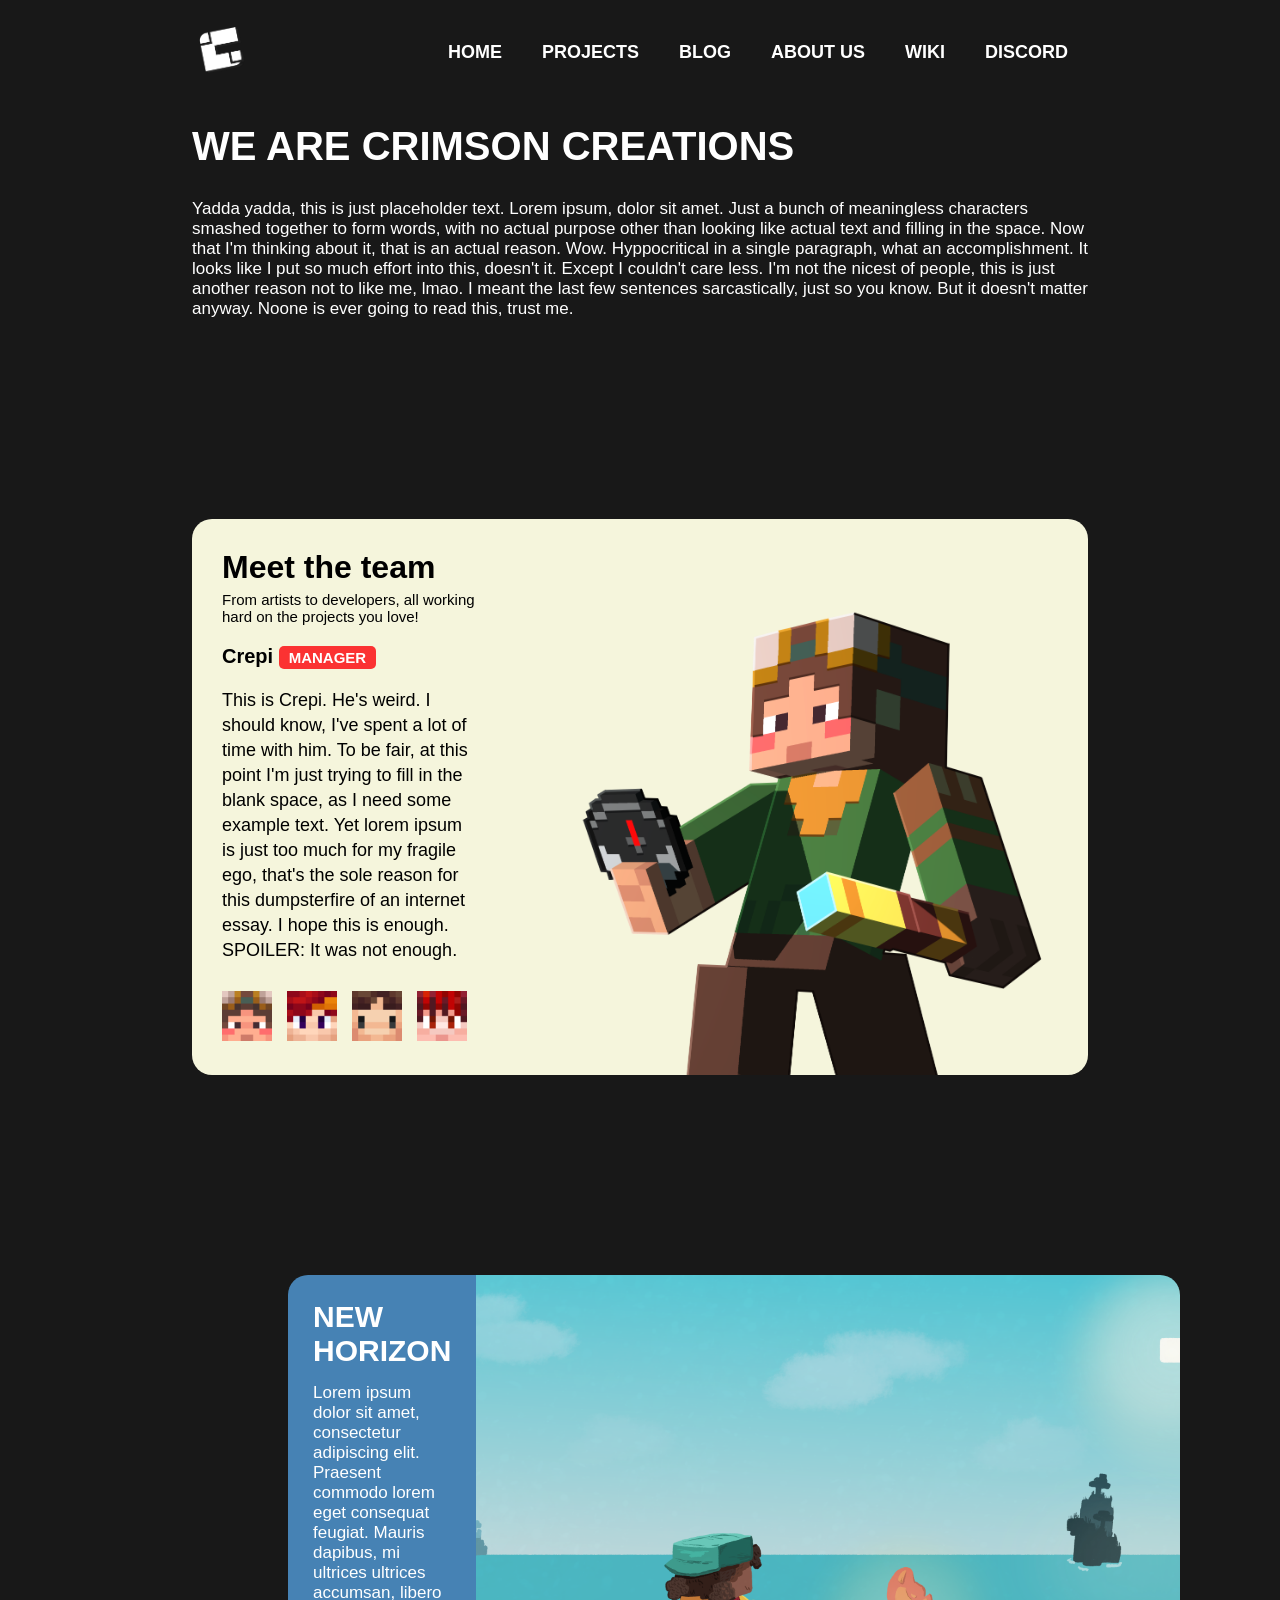
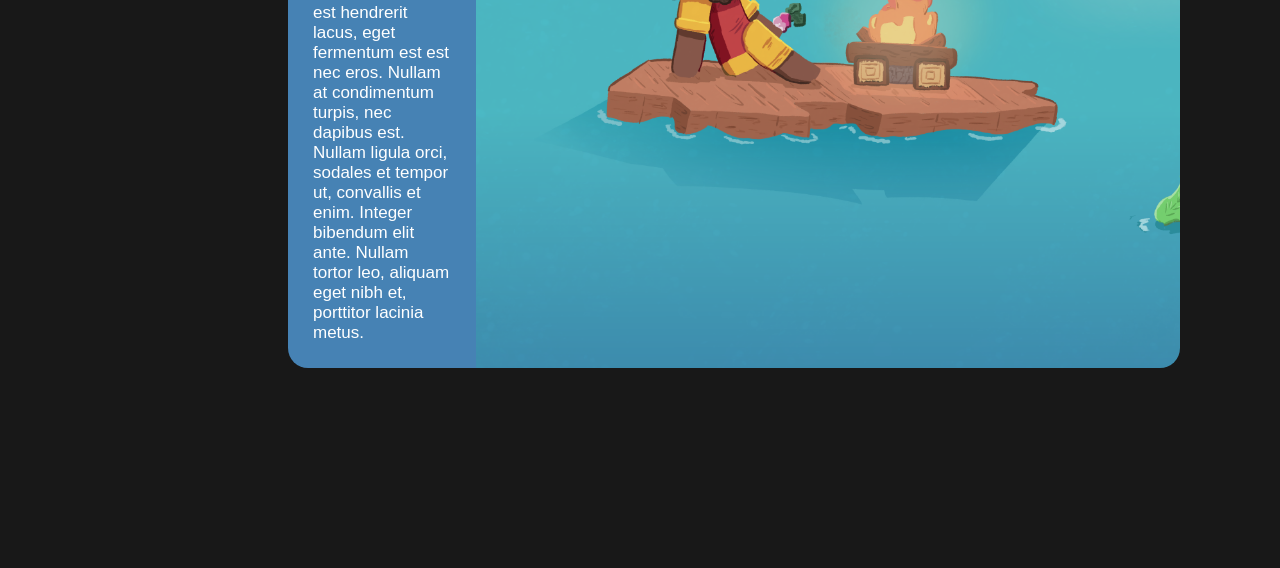
==== about-us.html @ 890107e3 "About us page The start of a new era, no, page. Right, yeah, except it's ugly." ====
<!DOCTYPE html>
<html>
<head>
    <meta charset="utf-8">
    <title>About us</title>
    <link rel="stylesheet" href="style.css">
</head>
<body>
    <nav>
		<a href="index.html">
			<img src="assets/logo.png" alt="logo" id="logo">
		</a>
        <div class="navbar-button">
            <a href="index.html">home</a>
            <a href="projects.html">projects</a>
            <a href="blog.html">blog</a>
            <a href="about-us.html" class="current-page">about us</a>
            <a href="wiki.html">wiki</a>
            <a href="https://discord.com/invite/VKgZ5HsmHF">discord</a>
        </div>
    </nav>
    <h1 class="page-header">We are Crimson Creations</h1>
    <p class="page-paragraph">Yadda yadda, this is just placeholder text. Lorem ipsum, dolor sit amet. Just a bunch of meaningless characters smashed together to form words, with no actual purpose other than looking like actual text and filling in the space. Now that I'm thinking about it, that is an actual reason. Wow. Hyppocritical in a single paragraph, what an accomplishment. 
        It looks like I put so much effort into this, doesn't it. Except I couldn't care less. I'm not the nicest of people, this is just another reason not to like me, lmao. I meant the last few sentences sarcastically, just so you know. But it doesn't matter anyway. Noone is ever going to read this, trust me.</p>
    <div class="meet-team">
        <div>
            <div class="team-description">
                <div class="team-member">
                    <div>
                        <h1>Meet the team</h1>
                        <h6>From artists to developers, all working hard on the projects you love!</h6>
                        <h3>Crepi <span class="team-badge badge-admin">manager</span></h3>
                        <p>This is Crepi. He's weird. I should know, I've spent a lot of time with him. To be fair, at this point I'm just trying to fill in the blank space, as I need some example text. Yet lorem ipsum is just too much for my fragile ego, that's the sole reason for this dumpsterfire of an internet essay. I hope this is enough. SPOILER: It was not enough.</p>
                    </div>
                    <img src="assets/team/introduction/crepi.png" class="member-picture">
                </div>
            </div>
            <div class="team-icons-bar">
                <a><img src="assets/team/icons/crepi.png"></a>
                <a><img src="assets/team/icons/command.png"></a>
                <a><img src="assets/team/icons/maskony.png"></a>
                <a><img src="assets/team/icons/foxterion.png"></a>
            </div>
        </div>
    </div>
    <div class="project-introduction">
        <div class="project-introduction-text">
            <h2>New horizon</h2>
            <p>Lorem ipsum dolor sit amet, consectetur adipiscing elit. Praesent commodo lorem eget consequat feugiat. Mauris dapibus, mi ultrices ultrices accumsan, libero est hendrerit lacus, eget fermentum est est nec eros. 
                Nullam at condimentum turpis, nec dapibus est. Nullam ligula orci, sodales et tempor ut, convallis et enim. Integer bibendum elit ante. Nullam tortor leo, aliquam eget nibh et, porttitor lacinia metus.</p>
        </div>
        <img src="assets/art.png">
    </div>
</body>
</html>
---- style.css ----
:root {
    --crimson: #fb3232;
    --crimson-light: #ff4f4f;
    --beige: #f5f5dc;
    --white: white;
    --black: black;
    --space-grey: #181818
}

body {
    max-width: 1920px;
    font-family: Arial, Helvetica, sans-serif;
    margin: 10px auto;
    background-color: var(--space-grey);
    color: var(--white)
}

nav {
    width: 70%;
    margin: auto;
    display: flex;
    justify-content: space-between;
    align-items: center;
    background-color: var(--);
    padding: 10px;
    border-radius: 10px;
    height: fit-content
}

#logo {
    height: 60px;
    width: auto
}

div.navbar-button {
    display: flex;
    gap: 10px;
    align-items: center;
    padding-right: 5px
}

.navbar-button a {
    text-decoration: none;
    text-transform: uppercase;
    color: var(--white);
    font-weight: bold;
    font-size: 18px;
    padding: 15px;
    border-radius: 5px;
    transition: 0.15s
}

.navbar-button a:hover {
    background-color: var(--crimson);
    color: var(--white)
}

.current-page {
}

.page-header {
    text-transform: uppercase;
    font-size: 40px;
    margin: 30px auto;
    width: 70%
}

.page-paragraph {
    width: 70%;
    margin: auto;
    font-size: 17px
}

#frontpage-news {
    width: 80%;
    margin: 0 auto 20px;
    position: relative
}

#frontpage-news > img {
    width: 100%;
    object-fit: cover;
    border-radius: 20px;
    aspect-ratio: 5 / 2;
    position: relative
}

#frontpage-news > h1 {
    position: absolute;
    right: 30px;
    bottom: 25px;
    font-size: 50px;
    text-transform: uppercase;
    margin: 0
}

.project-selection {
    width: 70%;
    margin: 100px auto;
    display: flex;
    justify-content: center;
    gap: 30px
}

.project-selection div {
    position: relative;
    display: flex;
    align-items: center;
    height: 120px;
    transition: 0.25s
}

.project-selection div:hover {
    transform: translateY(-10px)
}

/* 'ps' is short for 'project-selection' */

.ps-background {
    object-fit: cover;
    height: 100%;
    border-radius: 20px
}

.ps-title {
    position: absolute;
    left: 30px;
    height: 55px
}

.ps-title.oneblock {
    margin-bottom: 8px
}

.ps-title.raftblock {
    height: 70px
}

.ps-title.revenge {
    height: 70px;
    margin-bottom: 8px
}

.ps-logo {
    position: absolute;
    right: 0;
    bottom: 0;
    height: 160px
}

.ps-logo.oneblock {
    bottom: 10px
}

.ps-logo.raftblock {
    bottom: 0;
    right: 5px
}

.ps-logo.revenge {
    bottom: 2px;
    right: 10px
}

.extras {
    width: 60%;
    height: 200px;
    margin: auto;
    position: relative;
    border-radius: 20px;
    background-color: var(--crimson-light);
    padding: 20px
}

.extras-text {
    width: 30%;
    height: 100%;
    display: flex;
    flex-direction: column;
    justify-content: space-between
}

.extras h2 {
    text-transform: uppercase;
    font-size: 35px;
    margin: 0
}

.extras a {
    width: fit-content;
    background-color: var(--white);
    color: var(--crimson-light);
    font-size: 18px;
    font-weight: bold;
    text-transform: uppercase;
    text-decoration: none;
    padding: 10px 15px;
    border-radius: 5px;
    transition: 0.2s
}

.extras a:hover {
    background-color: whitesmoke
}

.extras > img {
    position: absolute;
    right: 0;
    bottom: 0;
    height: 100%;
    border-radius: 0 20px 20px 0
}

.frontpage {
    height: 100vh
}

div.hero {
    height: 93vh;
    width: 80%;
    margin: auto;
    display: flex;
    align-items: center;
    justify-content: center;
    gap: 100px
}

img.hero {
    height: 50vh;
    width: auto
}

#hero-header {
    font-size: 80px;
    font-weight: bold;
    margin: 0px
}

.projects {
    width: 70%;
    margin: auto;
    display: flex;
    gap: 30px;
    height: fit-content
}

.project {
    flex: 1
}

.project img {
    width: 100%;
    aspect-ratio: 16 / 9;
    object-fit: cover;
    border-radius: 10px;
    transition: 0.15s
}

.project:hover img {
    transform: scale(0.95,0.95)
}

.project-name {
    font-weight: bold;
    font-size: 20px;
    margin: 5px 0px
}

.blog {
    width: 70%;
    margin: 50px auto 
}

.blog > :is(h1, p) {
    text-align: center
}

.blog-post {
    display: flex;
    align-items: center;
    justify-content: center;
    gap: 30px;
    margin: 30px 0px
}

.blog-keyart {
    width: 50%;
    aspect-ratio: 3 / 2;
    object-fit: cover;
    border-radius: 10px
}

.blog-description {
    width: 35%
}

.blog-description h2 {
    margin: 0px
}

.blog-description p {
    margin: 10px 0px
}

#read-more {
    text-decoration: none;
    font-size: 18px;
    text-transform: uppercase;
    font-weight: bold;
    color: var(--white);
    background-color: var(--crimson);
    padding: 15px 30px;
    border-radius: 7px;
    transition: 0.15s;
    margin: 60px 0px
}

#read-more:hover {
    background-color: var(--crimson-light)
}

.arrows {
    
}

.chevron {
    height: 64px;
    width: auto
}

.slider {
    height: 35px;
    width: auto
}

.meet-team {
    width: 70%;
    margin: 200px auto;
    position: relative
}

.meet-team > div {
    height: fit-content;
    background-color: var(--beige);
    color: var(--black);
    border-radius: 20px;
    padding: 30px;
    display: flex;
    flex-direction: column;
    justify-content: space-between;
    gap: 10px
}

.team-icons-bar {
    display: flex;
    flex-direction: row;
    gap: 15px;
    justify-content: left
}

.team-icons-bar * {
    width: 50px
}

.team-description {
    width: 100%
}

.team-member {
    display: flex;
    justify-content: space-between
}

.team-member > div {
    width: calc(100% - 580px)
}

.team-member h1 {
    margin: 0;
    margin-bottom: 5px
}

.team-member h3 {
    font-size: 20px
}

.team-member h6 {
    font-weight: normal;
    font-size: 15px;
    margin: 0
}

.team-member p {
    font-size: 18px;
    line-height: 25px}

.member-picture {
    height: 550px;
    position: absolute;
	right: 0;
    bottom: 0;
    margin: 0px 30px
}

.team-badge {
    text-transform: uppercase;
    font-size: 15px;
    color: var(--white);
    padding: 3px 10px;
    border-radius: 5px
}

.badge-admin {
    background-color: var(--crimson)
}

.badge-team {
    
}

.project-grid {
    display: flex;
    flex-wrap: wrap;
    gap: 20px
}

.project-item {
    width: calc(25% - 15px);
    aspect-ratio: 1 / 1
}

.project-icon {
    width: 100%;
    height: 100%;
    object-fit: cover;
    border-radius: 20px;
    transition: 0.3s
}

.project-icon:hover {
    scale: 95%
}

.blogpost-list {
    display: flex;
    flex-direction: column;
    gap: 40px
}

.blogpost-list-item {
    display: flex;
    gap: 20px;
    height: 200px;
    transition: 0.2s
}

.blogpost-list-item:hover {
    scale: 97.5%
}

.blogpost-thumbnail {
    height: 100%;
    aspect-ratio: 3 / 2;
    object-fit: cover;
    border-radius: 10px
}

h5.blogpost-title {
    text-transform: uppercase;
    font-size: 22px;
    margin: 0
}

.blogpost-excerpt {
    font-size: 18px;
    line-height: 22px
}

.project-introduction {
    display: flex;
    width: 55%;
    margin: 200px auto;
    border-radius: 10px
}

.project-introduction-text {
    flex: 4;
    background-color: steelblue;
    border-radius: 20px 0 0 20px
}

.project-introduction-text * {
    margin: 25px
}

.project-introduction-text h2 {
    text-transform: uppercase;
    font-size: 30px;
    margin-bottom: 0
}

.project-introduction-text p {
    font-size: 17px;
    margin-top: 15px
}

.project-introduction > img {
    flex: 5;
    width: 100%;
    object-fit: cover;
    border-radius: 0 20px 20px 0;
    aspect-ratio: 3 / 2
}
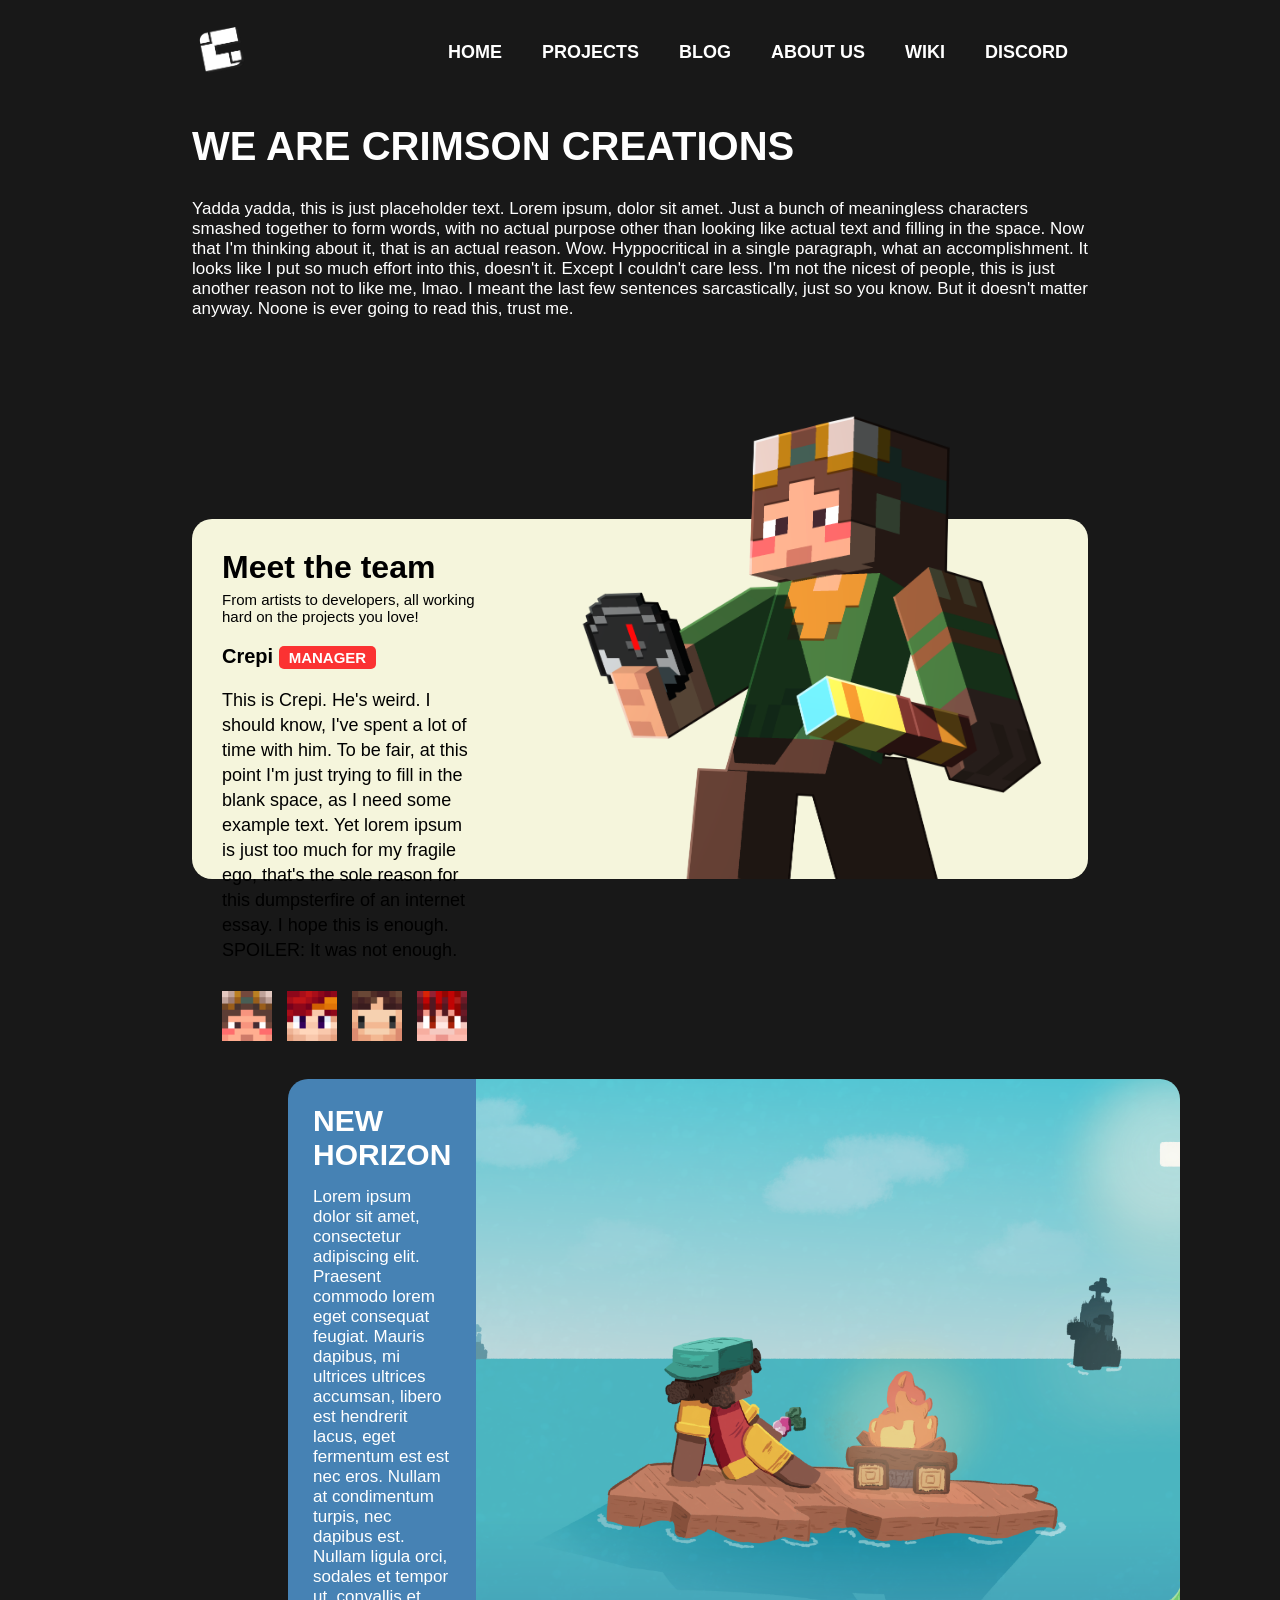
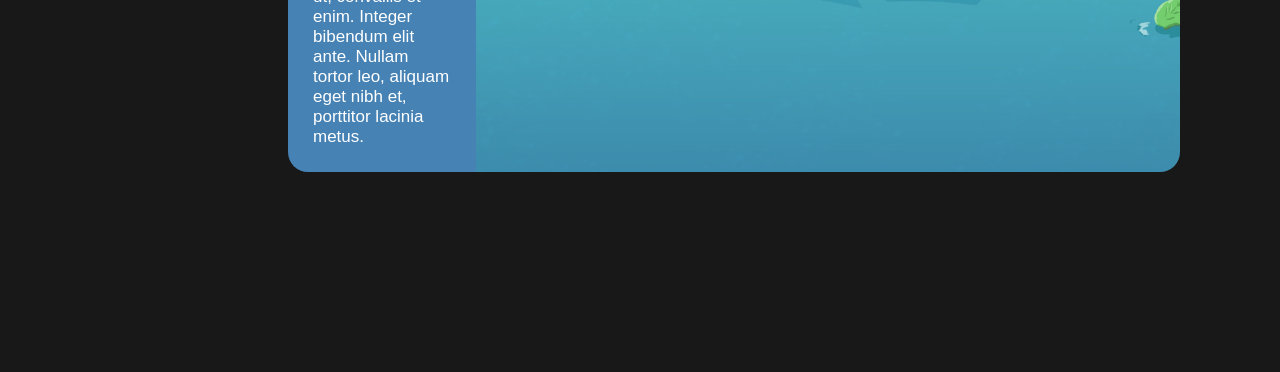
==== commit 1969e720: "Meet the team functionality I made the "meet the team" widget work, finally! And I didn't even need " ====
--- a/about-us.html
+++ b/about-us.html
@@ -4,6 +4,35 @@
     <meta charset="utf-8">
     <title>About us</title>
     <link rel="stylesheet" href="style.css">
+    <script>
+        function memberCrepi() {
+            document.getElementById('member-name').innerHTML= "Crepi";
+            document.getElementById('member-position').innerHTML= "manager";
+            document.getElementById('member-info').innerHTML= "This is Crepi. He's weird. I should know, I've spent a lot of time with him. To be fair, at this point I'm just trying to fill in the blank space, as I need some example text. Yet lorem ipsum is just too much for my fragile ego, that's the sole reason for this dumpsterfire of an internet essay. I hope this is enough. SPOILER: It was not enough.";
+            document.getElementById('member-picture').src='assets/team/introduction/crepi.png'
+        }
+
+        function memberCommand() {
+            document.getElementById('member-name').innerHTML= "MCommand";
+            document.getElementById('member-position').innerHTML= "engineer";
+            document.getElementById('member-info').innerHTML= "Command? The best person in the world, trust me. He knows what he's doing, this Finnish man can do anything with his suspiciously looking code! Whoever told you that datapacks are inferior to mods, he's probably wrong... or Command is just way too good at his job. I swear, Crimson Creations would be a dumpsterfire without him.";
+            document.getElementById('member-picture').src='assets/team/introduction/command.png'
+        }
+
+        function memberMaskony() {
+            document.getElementById('member-name').innerHTML= "MaskonyMaxow";
+            document.getElementById('member-position').innerHTML= "assistant director";
+            document.getElementById('member-info').innerHTML= "Maskony, oh Maskony... This guy does it all, website developer, builder, Crepi's personal therapist, he's a true polyhistor. So it doesn't come as a surprise that the only team position I could think of was 'assistant director'. I wonder what he's working on at the moment, if anything at all though, he's easily distracted from what I've heard...";
+            document.getElementById('member-picture').src='assets/team/introduction/maskony.png'
+        }
+
+        function memberFoxterion() {
+            document.getElementById('member-name').innerHTML= "Foxterion";
+            document.getElementById('member-position').innerHTML= "music artist";
+            document.getElementById('member-info').innerHTML= "Behold, Foxterion, our music artist! Honestly, I don't know this guy at all, the only thing I know about him is that he makes all the fancy-sounding music in our projects, you should definitely give it a listen! You can find it somewhere on youtube, I think, idk... just ask Crepi, he'll tell you, or he won't.";
+            document.getElementById('member-picture').src='assets/team/introduction/foxterion.png'
+        }
+    </script>
 </head>
 <body>
     <nav>
@@ -29,17 +58,17 @@
                     <div>
                         <h1>Meet the team</h1>
                         <h6>From artists to developers, all working hard on the projects you love!</h6>
-                        <h3>Crepi <span class="team-badge badge-admin">manager</span></h3>
-                        <p>This is Crepi. He's weird. I should know, I've spent a lot of time with him. To be fair, at this point I'm just trying to fill in the blank space, as I need some example text. Yet lorem ipsum is just too much for my fragile ego, that's the sole reason for this dumpsterfire of an internet essay. I hope this is enough. SPOILER: It was not enough.</p>
+                        <h3><span id="member-name">Crepi</span> <span id="member-position" class="team-badge badge-admin">manager</span></h3>
+                        <p id="member-info">This is Crepi. He's weird. I should know, I've spent a lot of time with him. To be fair, at this point I'm just trying to fill in the blank space, as I need some example text. Yet lorem ipsum is just too much for my fragile ego, that's the sole reason for this dumpsterfire of an internet essay. I hope this is enough. SPOILER: It was not enough.</p>
                     </div>
-                    <img src="assets/team/introduction/crepi.png" class="member-picture">
+                    <img src="assets/team/introduction/crepi.png" id="member-picture">
                 </div>
             </div>
             <div class="team-icons-bar">
-                <a><img src="assets/team/icons/crepi.png"></a>
-                <a><img src="assets/team/icons/command.png"></a>
-                <a><img src="assets/team/icons/maskony.png"></a>
-                <a><img src="assets/team/icons/foxterion.png"></a>
+                <button onclick="memberCrepi()"><img src="assets/team/icons/crepi.png"></button>
+                <button onclick="memberCommand()"><img src="assets/team/icons/command.png"></button>
+                <button onclick="memberMaskony()"><img src="assets/team/icons/maskony.png"></button>
+                <button onclick="memberFoxterion()"><img src="assets/team/icons/foxterion.png"></button>
             </div>
         </div>
     </div>
--- a/style.css
+++ b/style.css
@@ -340,7 +340,7 @@
 }
 
 .meet-team > div {
-    height: fit-content;
+    height: 300px;
     background-color: var(--beige);
     color: var(--black);
     border-radius: 20px;
@@ -358,7 +358,17 @@
     justify-content: left
 }
 
-.team-icons-bar * {
+.team-icons-bar > button {
+    width: fit-content;
+    height: 50px;
+    padding: 0;
+    margin: 0;
+    border: 0;
+    background-color: transparent;
+    cursor: pointer
+}
+
+.team-icons-bar img {
     width: 50px
 }
 
@@ -394,7 +404,7 @@
     font-size: 18px;
     line-height: 25px}
 
-.member-picture {
+#member-picture {
     height: 550px;
     position: absolute;
 	right: 0;
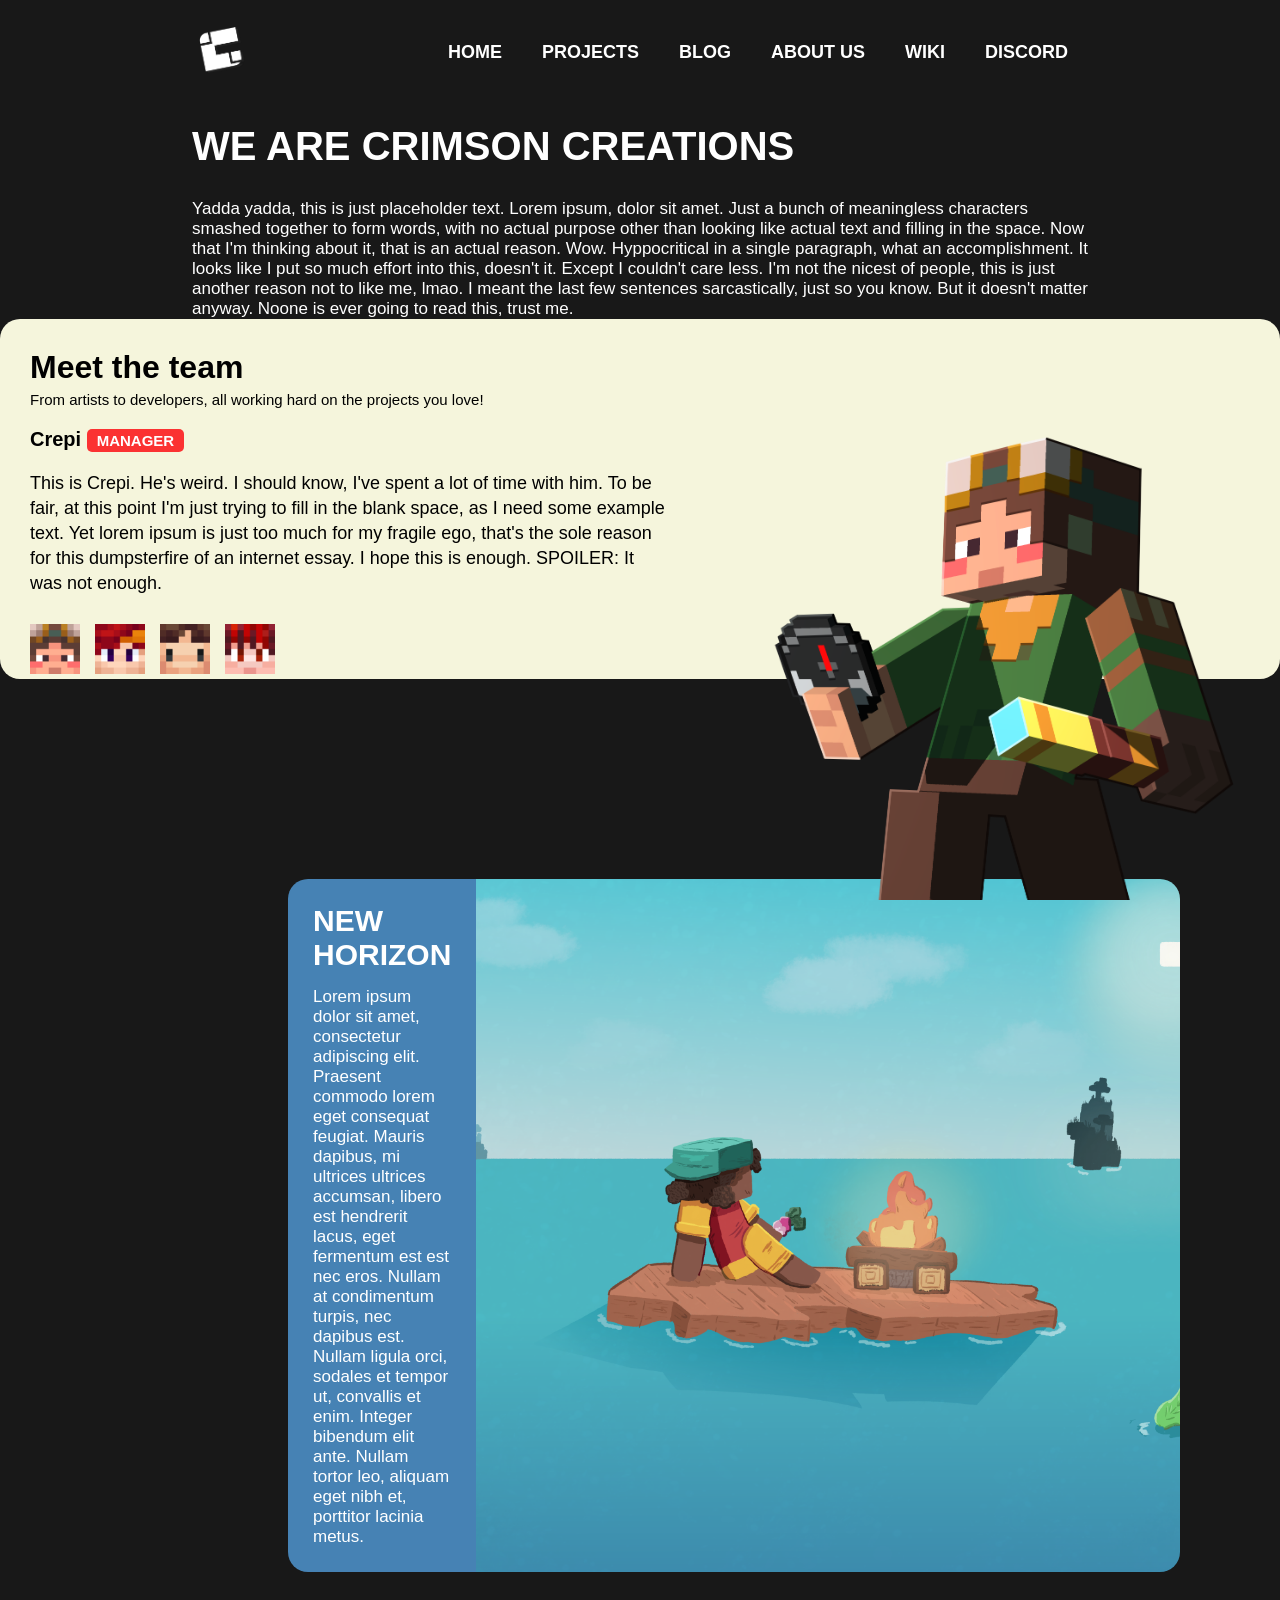
==== commit 0d515689: "homepage and oneblock page schenanigans I've been a little busier than before..." ====
--- a/about-us.html
+++ b/about-us.html
@@ -45,7 +45,7 @@
             <a href="blog.html">blog</a>
             <a href="about-us.html" class="current-page">about us</a>
             <a href="wiki.html">wiki</a>
-            <a href="https://discord.com/invite/VKgZ5HsmHF">discord</a>
+            <a id="navbar-discord" href="https://discord.com/invite/VKgZ5HsmHF">discord</a>
         </div>
     </nav>
     <h1 class="page-header">We are Crimson Creations</h1>
--- a/style.css
+++ b/style.css
@@ -55,6 +55,10 @@
     color: var(--white)
 }
 
+#navbar-discord:hover {
+    background-color: #5865F2
+}
+
 .current-page {
 }
 
@@ -160,6 +164,44 @@
 .ps-logo.revenge {
     bottom: 2px;
     right: 10px
+}
+
+.paragraph-grid {
+    width: 60%;
+    margin: 200px auto;
+    padding: 60px 20px;
+    background-color: var(--black);
+    border-radius: 20px;
+    display: grid;
+    grid-template-columns: 50% 50%;
+    grid-template-rows: auto auto;
+    column-gap: 20px;
+    row-gap: 20px;
+    align-items: center;
+    justify-items: center
+}
+
+.paragraph-grid > * {
+    place-self: center
+}
+
+.paragraph-grid img {
+    width: 80%
+}
+
+.paragraph-grid div {
+}
+
+.paragraph-grid h2 {
+    text-transform: uppercase;
+    font-size: 35px;
+    margin: 0
+}
+
+.paragraph-grid p {
+    font-size: 18px;
+    color: gray;
+    width: 80%
 }
 
 .extras {
@@ -211,134 +253,6 @@
     border-radius: 0 20px 20px 0
 }
 
-.frontpage {
-    height: 100vh
-}
-
-div.hero {
-    height: 93vh;
-    width: 80%;
-    margin: auto;
-    display: flex;
-    align-items: center;
-    justify-content: center;
-    gap: 100px
-}
-
-img.hero {
-    height: 50vh;
-    width: auto
-}
-
-#hero-header {
-    font-size: 80px;
-    font-weight: bold;
-    margin: 0px
-}
-
-.projects {
-    width: 70%;
-    margin: auto;
-    display: flex;
-    gap: 30px;
-    height: fit-content
-}
-
-.project {
-    flex: 1
-}
-
-.project img {
-    width: 100%;
-    aspect-ratio: 16 / 9;
-    object-fit: cover;
-    border-radius: 10px;
-    transition: 0.15s
-}
-
-.project:hover img {
-    transform: scale(0.95,0.95)
-}
-
-.project-name {
-    font-weight: bold;
-    font-size: 20px;
-    margin: 5px 0px
-}
-
-.blog {
-    width: 70%;
-    margin: 50px auto 
-}
-
-.blog > :is(h1, p) {
-    text-align: center
-}
-
-.blog-post {
-    display: flex;
-    align-items: center;
-    justify-content: center;
-    gap: 30px;
-    margin: 30px 0px
-}
-
-.blog-keyart {
-    width: 50%;
-    aspect-ratio: 3 / 2;
-    object-fit: cover;
-    border-radius: 10px
-}
-
-.blog-description {
-    width: 35%
-}
-
-.blog-description h2 {
-    margin: 0px
-}
-
-.blog-description p {
-    margin: 10px 0px
-}
-
-#read-more {
-    text-decoration: none;
-    font-size: 18px;
-    text-transform: uppercase;
-    font-weight: bold;
-    color: var(--white);
-    background-color: var(--crimson);
-    padding: 15px 30px;
-    border-radius: 7px;
-    transition: 0.15s;
-    margin: 60px 0px
-}
-
-#read-more:hover {
-    background-color: var(--crimson-light)
-}
-
-.arrows {
-    
-}
-
-.chevron {
-    height: 64px;
-    width: auto
-}
-
-.slider {
-    height: 35px;
-    width: auto
-}
-
-.meet-team {
-    width: 70%;
-    margin: 200px auto;
-    position: relative
-}
-
 .meet-team > div {
     height: 300px;
     background-color: var(--beige);
@@ -429,6 +343,8 @@
 }
 
 .project-grid {
+    width: 70%;
+    margin: auto;
     display: flex;
     flex-wrap: wrap;
     gap: 20px
@@ -444,14 +360,18 @@
     height: 100%;
     object-fit: cover;
     border-radius: 20px;
-    transition: 0.3s
+    transition: 0.3s;
+    opacity: 0.6
 }
 
 .project-icon:hover {
-    scale: 95%
+    scale: 95%;
+    opacity: 1
 }
 
 .blogpost-list {
+    width: 70%;
+    margin: auto;
     display: flex;
     flex-direction: column;
     gap: 40px
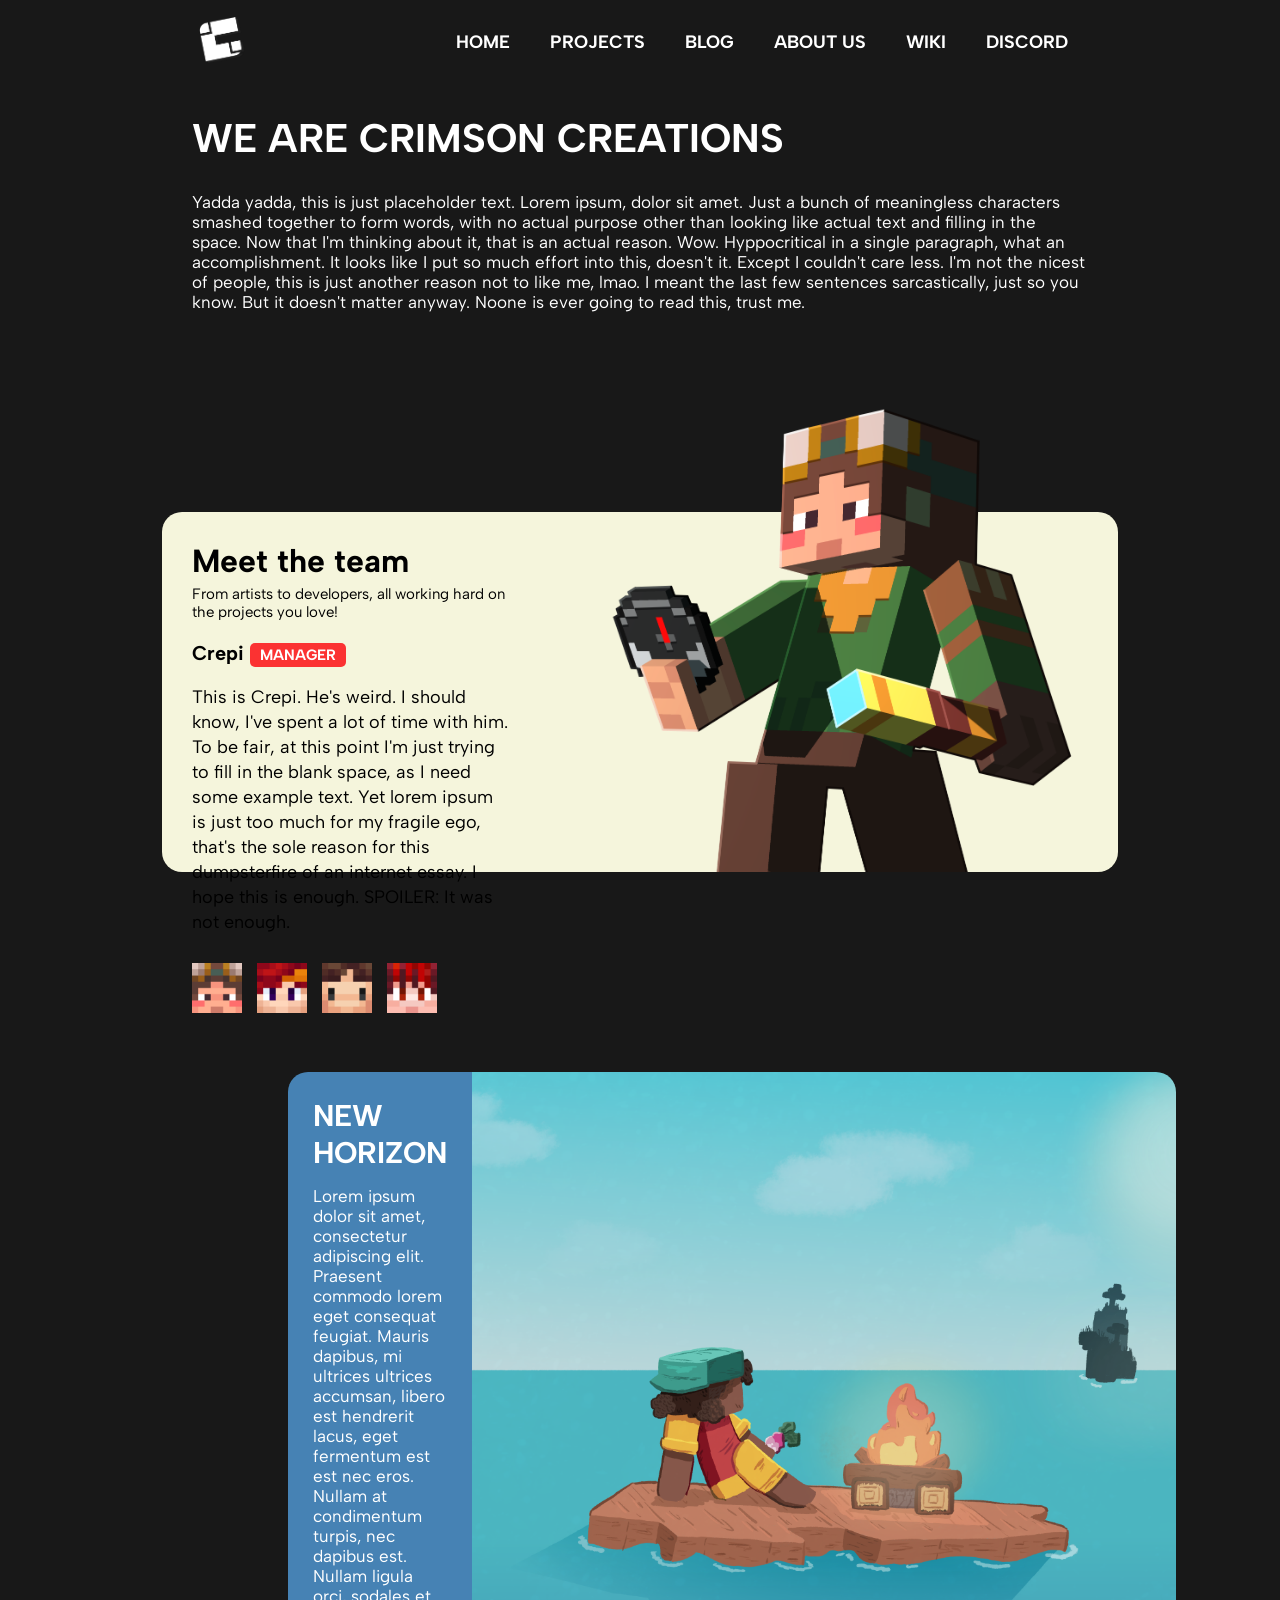
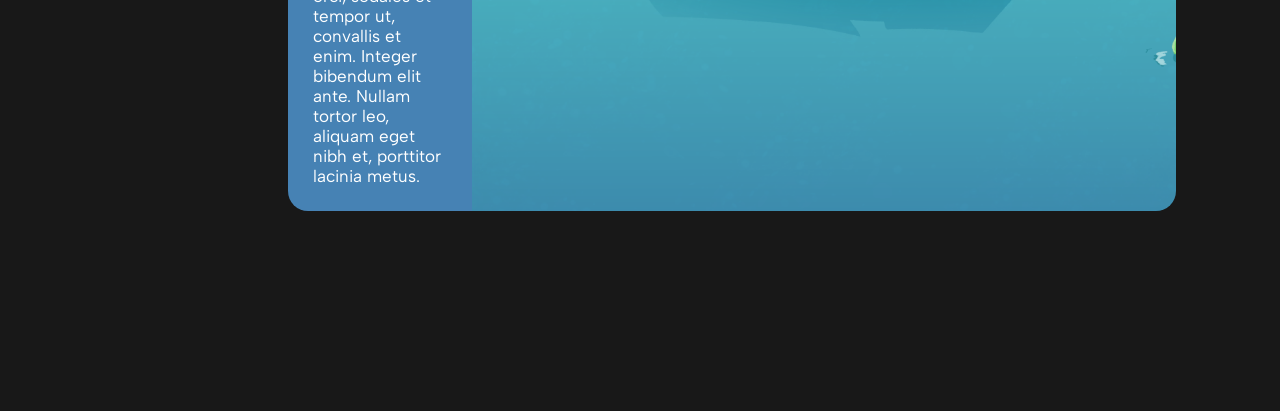
==== commit 5902c3cc: "new font yay, changed the font to the one that Crepi used in the figma mockups" ====
--- a/about-us.html
+++ b/about-us.html
@@ -4,6 +4,10 @@
     <meta charset="utf-8">
     <title>About us</title>
     <link rel="stylesheet" href="style.css">
+
+    <link rel="preconnect" href="https://fonts.googleapis.com">
+    <link rel="preconnect" href="https://fonts.gstatic.com" crossorigin>
+    <link href="https://fonts.googleapis.com/css2?family=Albert+Sans:ital,wght@0,100..900;1,100..900&display=swap" rel="stylesheet">
     <script>
         function memberCrepi() {
             document.getElementById('member-name').innerHTML= "Crepi";
@@ -15,7 +19,7 @@
         function memberCommand() {
             document.getElementById('member-name').innerHTML= "MCommand";
             document.getElementById('member-position').innerHTML= "engineer";
-            document.getElementById('member-info').innerHTML= "Command? The best person in the world, trust me. He knows what he's doing, this Finnish man can do anything with his suspiciously looking code! Whoever told you that datapacks are inferior to mods, he's probably wrong... or Command is just way too good at his job. I swear, Crimson Creations would be a dumpsterfire without him.";
+            document.getElementById('member-info').innerHTML= "Command? The best person in the world, trust me. He knows what he's doing, this Finnish man can do anything with his suspiciously looking code! Whoever told you that datapacks are inferiour to mods, he's probably wrong... or Command is just way too good at his job. I swear, Crimson Creations would be a dumpsterfire without him.";
             document.getElementById('member-picture').src='assets/team/introduction/command.png'
         }
 
--- a/style.css
+++ b/style.css
@@ -9,8 +9,8 @@
 
 body {
     max-width: 1920px;
-    font-family: Arial, Helvetica, sans-serif;
-    margin: 10px auto;
+    font-family: "Albert Sans", Arial, sans-serif;
+    margin: 0;
     background-color: var(--space-grey);
     color: var(--white)
 }
@@ -46,7 +46,7 @@
     font-weight: bold;
     font-size: 18px;
     padding: 15px;
-    border-radius: 5px;
+    border-radius: 8px;
     transition: 0.15s
 }
 
@@ -225,7 +225,8 @@
 .extras h2 {
     text-transform: uppercase;
     font-size: 35px;
-    margin: 0
+    margin: 0;
+    font-weight: 800
 }
 
 .extras a {
@@ -262,7 +263,10 @@
     display: flex;
     flex-direction: column;
     justify-content: space-between;
-    gap: 10px
+    gap: 10px;
+    width: 70%;
+    margin: 200px auto;
+    position: relative
 }
 
 .team-icons-bar {
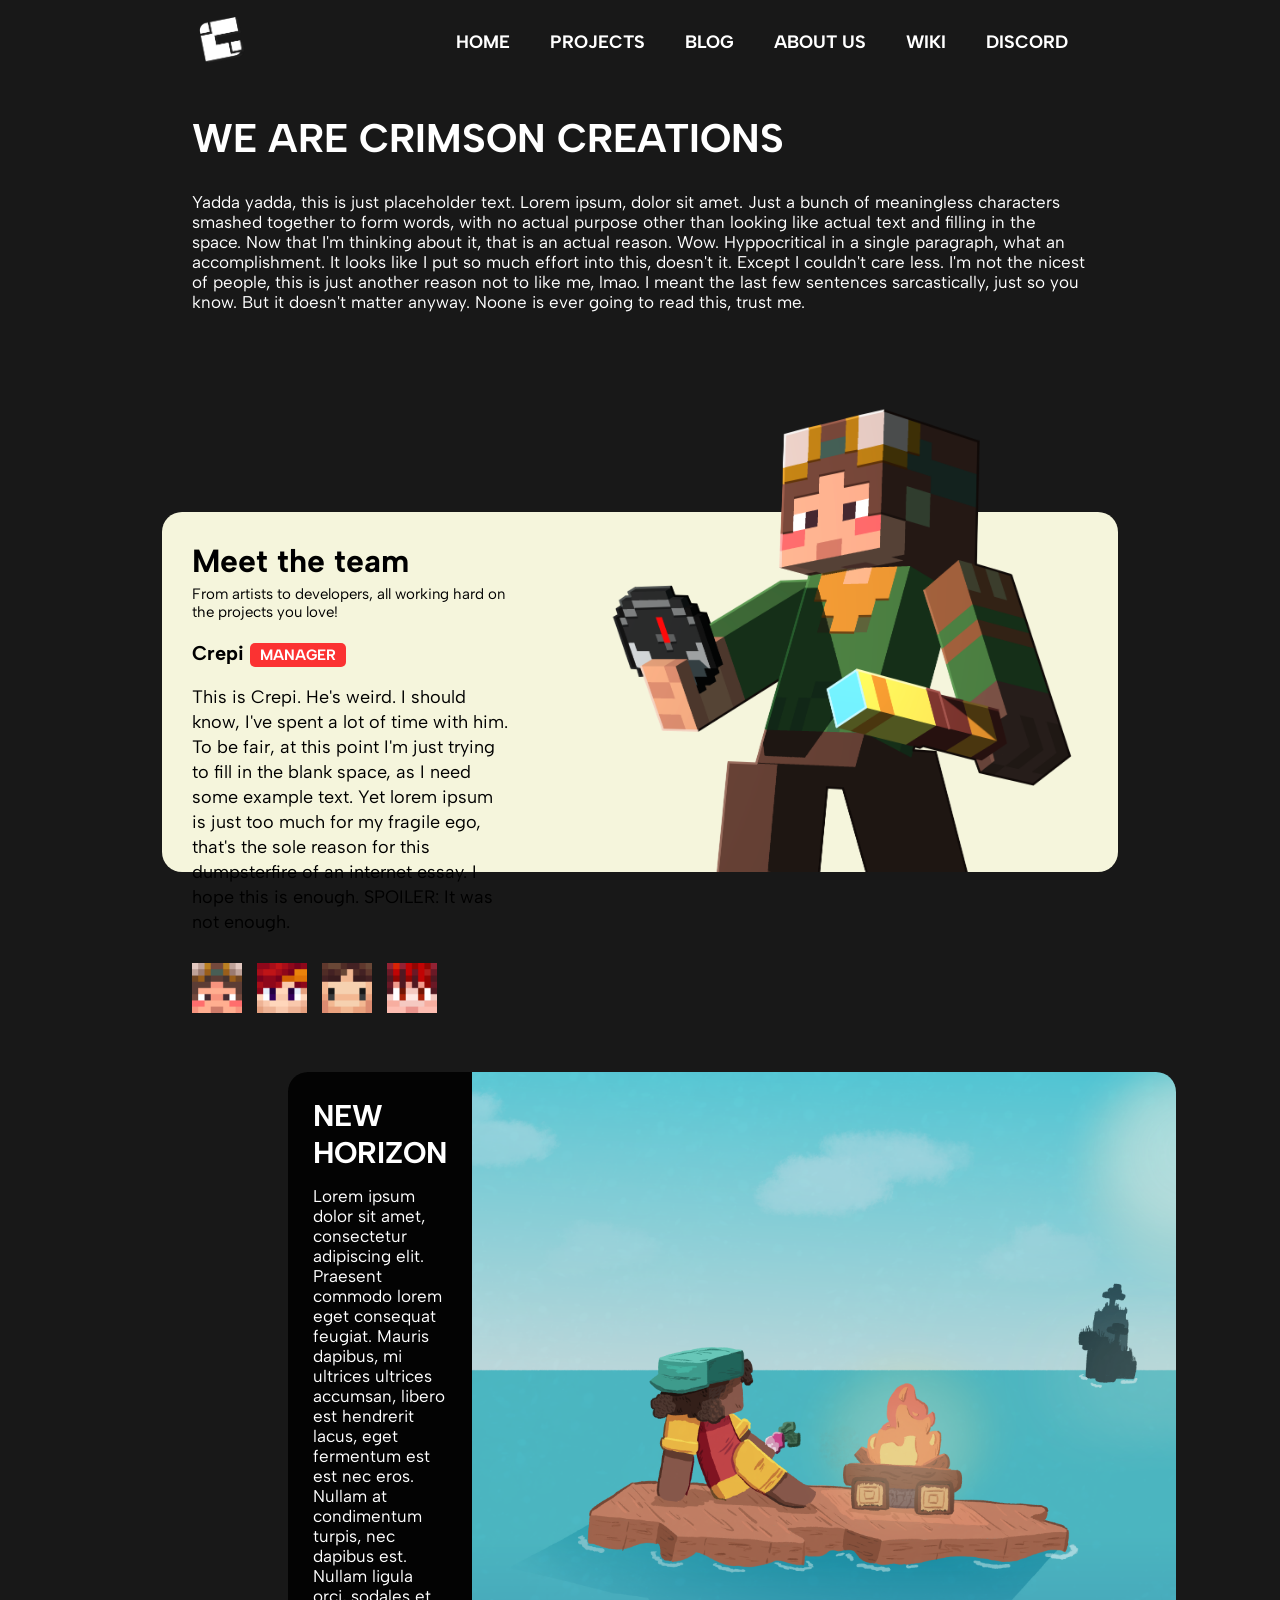
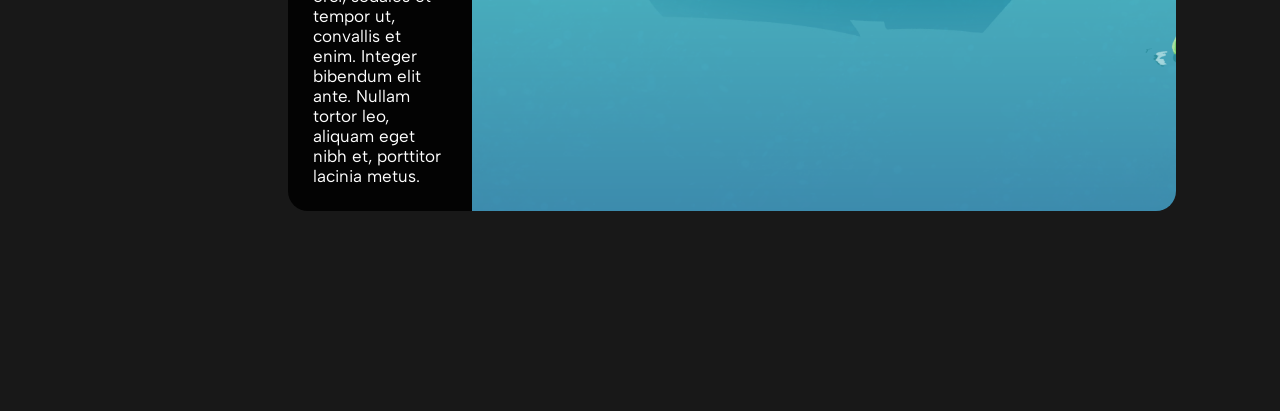
==== commit c007ee20: "downloads page! woohoo, new page being worked on! not done yet, heavy WIP but we're finally getting " ====
--- a/about-us.html
+++ b/about-us.html
@@ -58,7 +58,7 @@
     <div class="meet-team">
         <div>
             <div class="team-description">
-                <div class="team-member">
+                <div class="team-member" id="team-member">
                     <div>
                         <h1>Meet the team</h1>
                         <h6>From artists to developers, all working hard on the projects you love!</h6>
@@ -69,10 +69,10 @@
                 </div>
             </div>
             <div class="team-icons-bar">
-                <button onclick="memberCrepi()"><img src="assets/team/icons/crepi.png"></button>
-                <button onclick="memberCommand()"><img src="assets/team/icons/command.png"></button>
-                <button onclick="memberMaskony()"><img src="assets/team/icons/maskony.png"></button>
-                <button onclick="memberFoxterion()"><img src="assets/team/icons/foxterion.png"></button>
+                <button class="member-icon" onclick="memberCrepi()"><img src="assets/team/icons/crepi.png"></button>
+                <button class="member-icon" onclick="memberCommand()"><img src="assets/team/icons/command.png"></button>
+                <button class="member-icon" onclick="memberMaskony()"><img src="assets/team/icons/maskony.png"></button>
+                <button class="member-icon" onclick="memberFoxterion()"><img src="assets/team/icons/foxterion.png"></button>
             </div>
         </div>
     </div>
--- a/style.css
+++ b/style.css
@@ -4,13 +4,15 @@
     --beige: #f5f5dc;
     --white: white;
     --black: black;
-    --space-grey: #181818
+    --space-grey: #181818;
+    --extra-grey: #030303;
+    --light-grey: #474747
 }
 
 body {
     max-width: 1920px;
     font-family: "Albert Sans", Arial, sans-serif;
-    margin: 0;
+    margin: 0 auto;
     background-color: var(--space-grey);
     color: var(--white)
 }
@@ -175,8 +177,8 @@
     display: grid;
     grid-template-columns: 50% 50%;
     grid-template-rows: auto auto;
-    column-gap: 20px;
-    row-gap: 20px;
+    column-gap: 0px;
+    row-gap: 50px;
     align-items: center;
     justify-items: center
 }
@@ -201,7 +203,8 @@
 .paragraph-grid p {
     font-size: 18px;
     color: gray;
-    width: 80%
+    width: 80%;
+    margin: 0
 }
 
 .extras {
@@ -276,7 +279,7 @@
     justify-content: left
 }
 
-.team-icons-bar > button {
+.member-icon {
     width: fit-content;
     height: 50px;
     padding: 0;
@@ -420,7 +423,8 @@
 .project-introduction-text {
     flex: 4;
     background-color: steelblue;
-    border-radius: 20px 0 0 20px
+    border-radius: 20px 0 0 20px;
+    background-color: var(--extra-grey)
 }
 
 .project-introduction-text * {
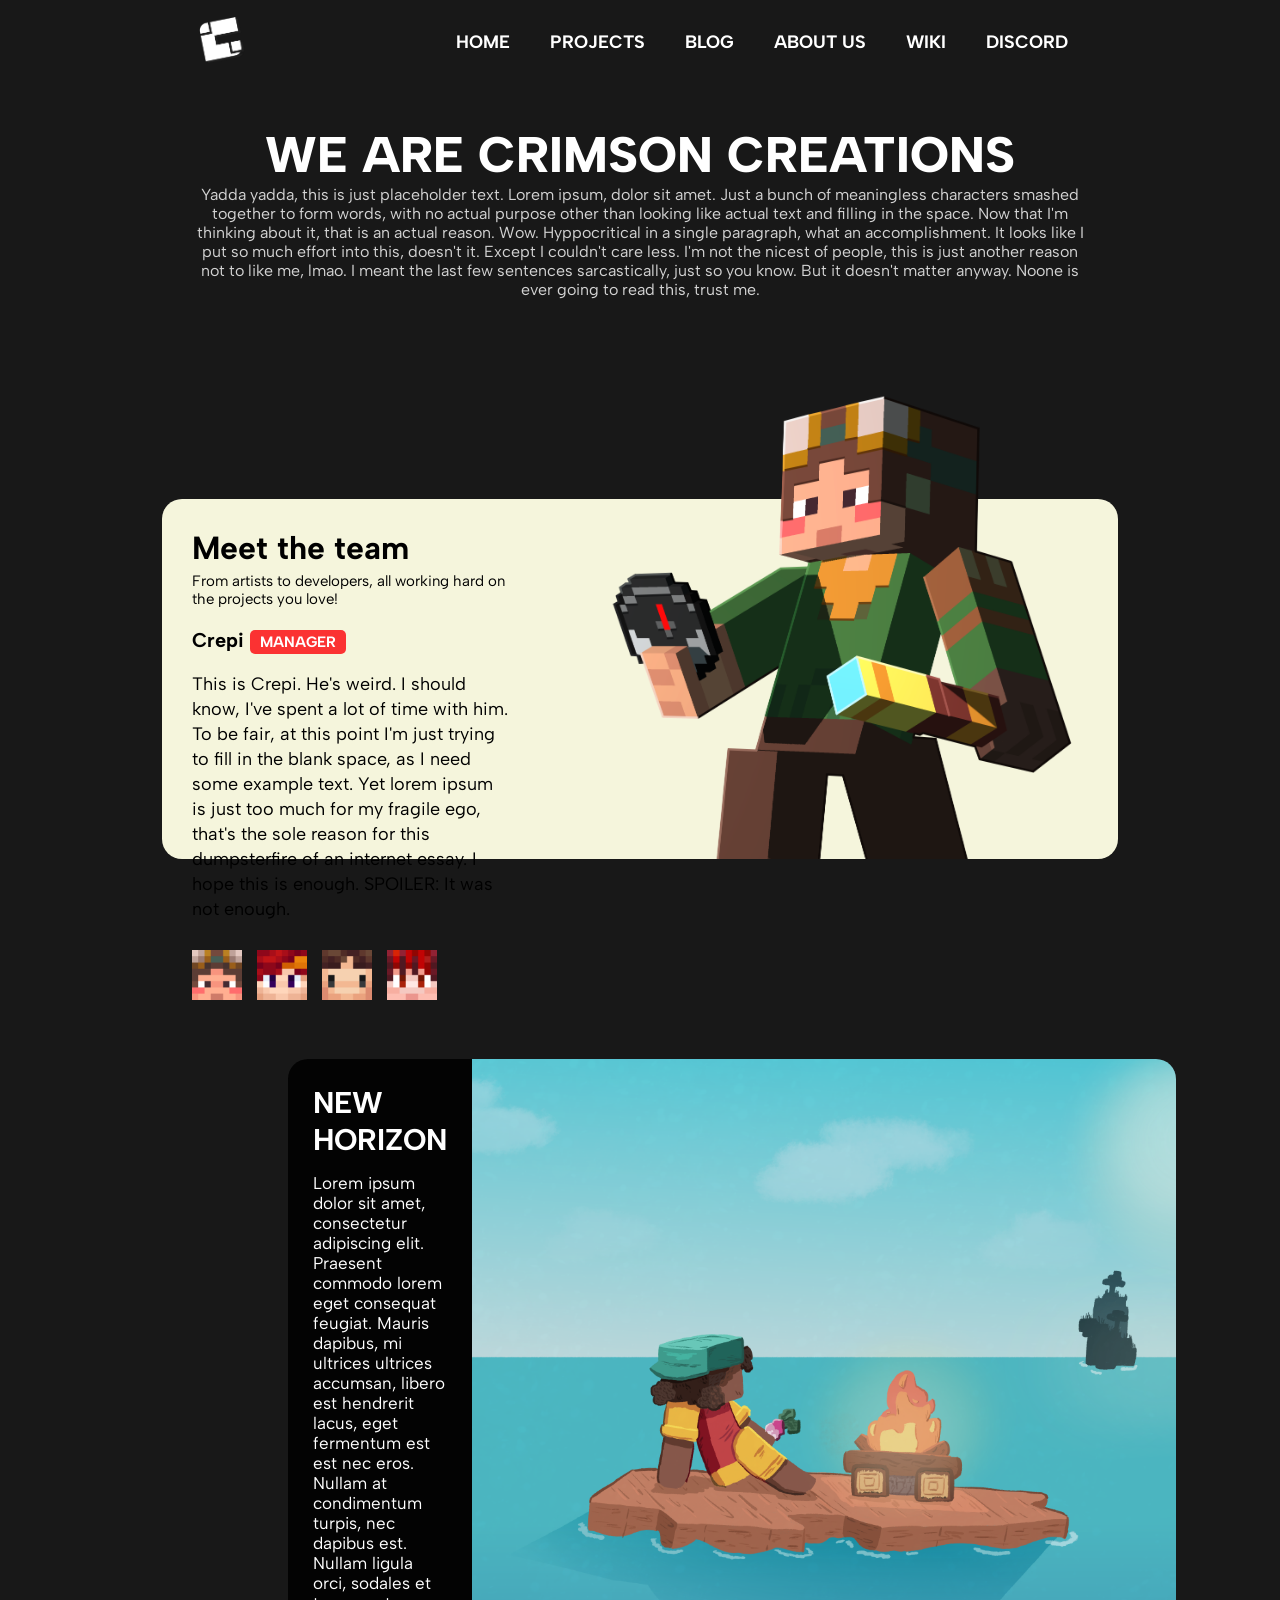
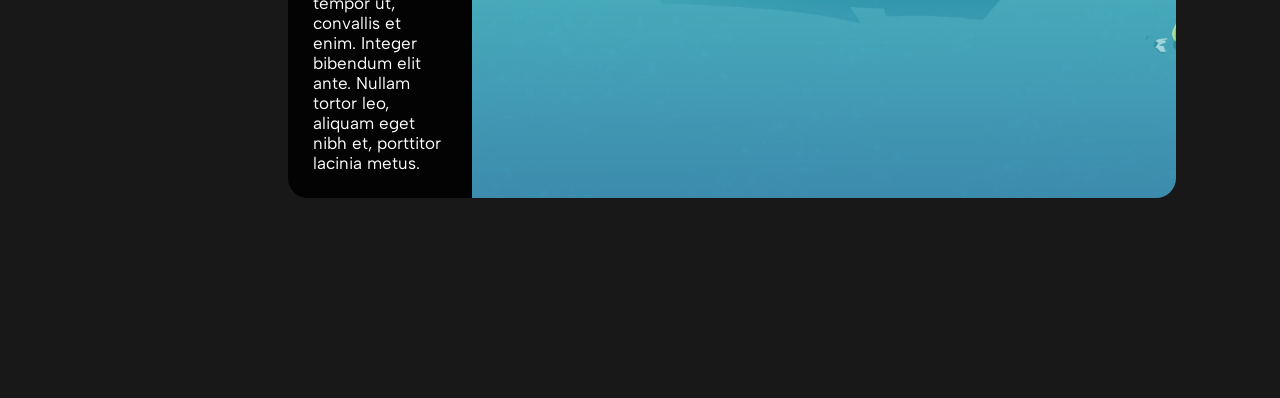
==== commit d4021ea0: "A little cleanup I've done some streamlining, both in terms of design and code, unifying page header" ====
--- a/about-us.html
+++ b/about-us.html
@@ -3,6 +3,7 @@
 <head>
     <meta charset="utf-8">
     <title>About us</title>
+    <link rel="icon" type="image/x-icon" href="assets/favicon.ico">
     <link rel="stylesheet" href="style.css">
 
     <link rel="preconnect" href="https://fonts.googleapis.com">
@@ -53,7 +54,7 @@
         </div>
     </nav>
     <h1 class="page-header">We are Crimson Creations</h1>
-    <p class="page-paragraph">Yadda yadda, this is just placeholder text. Lorem ipsum, dolor sit amet. Just a bunch of meaningless characters smashed together to form words, with no actual purpose other than looking like actual text and filling in the space. Now that I'm thinking about it, that is an actual reason. Wow. Hyppocritical in a single paragraph, what an accomplishment. 
+    <p class="page-header">Yadda yadda, this is just placeholder text. Lorem ipsum, dolor sit amet. Just a bunch of meaningless characters smashed together to form words, with no actual purpose other than looking like actual text and filling in the space. Now that I'm thinking about it, that is an actual reason. Wow. Hyppocritical in a single paragraph, what an accomplishment. 
         It looks like I put so much effort into this, doesn't it. Except I couldn't care less. I'm not the nicest of people, this is just another reason not to like me, lmao. I meant the last few sentences sarcastically, just so you know. But it doesn't matter anyway. Noone is ever going to read this, trust me.</p>
     <div class="meet-team">
         <div>
@@ -69,10 +70,10 @@
                 </div>
             </div>
             <div class="team-icons-bar">
-                <button class="member-icon" onclick="memberCrepi()"><img src="assets/team/icons/crepi.png"></button>
-                <button class="member-icon" onclick="memberCommand()"><img src="assets/team/icons/command.png"></button>
-                <button class="member-icon" onclick="memberMaskony()"><img src="assets/team/icons/maskony.png"></button>
-                <button class="member-icon" onclick="memberFoxterion()"><img src="assets/team/icons/foxterion.png"></button>
+                <button type="button" class="member-icon" onclick="memberCrepi()"><img src="assets/team/icons/crepi.png"></button>
+                <button type="button" class="member-icon" onclick="memberCommand()"><img src="assets/team/icons/command.png"></button>
+                <button type="button" class="member-icon" onclick="memberMaskony()"><img src="assets/team/icons/maskony.png"></button>
+                <button type="button" class="member-icon" onclick="memberFoxterion()"><img src="assets/team/icons/foxterion.png"></button>
             </div>
         </div>
     </div>
--- a/style.css
+++ b/style.css
@@ -64,197 +64,30 @@
 .current-page {
 }
 
-.page-header {
-    text-transform: uppercase;
-    font-size: 40px;
-    margin: 30px auto;
-    width: 70%
+main {
+    width: 70%;
+    margin: 0 auto
+}
+
+h1.page-header {
+    text-align: center;
+    margin: 40px 0 0;
+    text-transform: uppercase;
+    font-size: 50px;
+    font-weight: 800
+}
+
+p.page-header {
+    width: 70%;
+    margin: 0 auto;
+    text-align: center;
+    color: lightgray
 }
 
 .page-paragraph {
     width: 70%;
     margin: auto;
     font-size: 17px
-}
-
-#frontpage-news {
-    width: 80%;
-    margin: 0 auto 20px;
-    position: relative
-}
-
-#frontpage-news > img {
-    width: 100%;
-    object-fit: cover;
-    border-radius: 20px;
-    aspect-ratio: 5 / 2;
-    position: relative
-}
-
-#frontpage-news > h1 {
-    position: absolute;
-    right: 30px;
-    bottom: 25px;
-    font-size: 50px;
-    text-transform: uppercase;
-    margin: 0
-}
-
-.project-selection {
-    width: 70%;
-    margin: 100px auto;
-    display: flex;
-    justify-content: center;
-    gap: 30px
-}
-
-.project-selection div {
-    position: relative;
-    display: flex;
-    align-items: center;
-    height: 120px;
-    transition: 0.25s
-}
-
-.project-selection div:hover {
-    transform: translateY(-10px)
-}
-
-/* 'ps' is short for 'project-selection' */
-
-.ps-background {
-    object-fit: cover;
-    height: 100%;
-    border-radius: 20px
-}
-
-.ps-title {
-    position: absolute;
-    left: 30px;
-    height: 55px
-}
-
-.ps-title.oneblock {
-    margin-bottom: 8px
-}
-
-.ps-title.raftblock {
-    height: 70px
-}
-
-.ps-title.revenge {
-    height: 70px;
-    margin-bottom: 8px
-}
-
-.ps-logo {
-    position: absolute;
-    right: 0;
-    bottom: 0;
-    height: 160px
-}
-
-.ps-logo.oneblock {
-    bottom: 10px
-}
-
-.ps-logo.raftblock {
-    bottom: 0;
-    right: 5px
-}
-
-.ps-logo.revenge {
-    bottom: 2px;
-    right: 10px
-}
-
-.paragraph-grid {
-    width: 60%;
-    margin: 200px auto;
-    padding: 60px 20px;
-    background-color: var(--black);
-    border-radius: 20px;
-    display: grid;
-    grid-template-columns: 50% 50%;
-    grid-template-rows: auto auto;
-    column-gap: 0px;
-    row-gap: 50px;
-    align-items: center;
-    justify-items: center
-}
-
-.paragraph-grid > * {
-    place-self: center
-}
-
-.paragraph-grid img {
-    width: 80%
-}
-
-.paragraph-grid div {
-}
-
-.paragraph-grid h2 {
-    text-transform: uppercase;
-    font-size: 35px;
-    margin: 0
-}
-
-.paragraph-grid p {
-    font-size: 18px;
-    color: gray;
-    width: 80%;
-    margin: 0
-}
-
-.extras {
-    width: 60%;
-    height: 200px;
-    margin: auto;
-    position: relative;
-    border-radius: 20px;
-    background-color: var(--crimson-light);
-    padding: 20px
-}
-
-.extras-text {
-    width: 30%;
-    height: 100%;
-    display: flex;
-    flex-direction: column;
-    justify-content: space-between
-}
-
-.extras h2 {
-    text-transform: uppercase;
-    font-size: 35px;
-    margin: 0;
-    font-weight: 800
-}
-
-.extras a {
-    width: fit-content;
-    background-color: var(--white);
-    color: var(--crimson-light);
-    font-size: 18px;
-    font-weight: bold;
-    text-transform: uppercase;
-    text-decoration: none;
-    padding: 10px 15px;
-    border-radius: 5px;
-    transition: 0.2s
-}
-
-.extras a:hover {
-    background-color: whitesmoke
-}
-
-.extras > img {
-    position: absolute;
-    right: 0;
-    bottom: 0;
-    height: 100%;
-    border-radius: 0 20px 20px 0
 }
 
 .meet-team > div {
@@ -351,7 +184,7 @@
 
 .project-grid {
     width: 70%;
-    margin: auto;
+    margin: 80px auto;
     display: flex;
     flex-wrap: wrap;
     gap: 20px
@@ -378,7 +211,7 @@
 
 .blogpost-list {
     width: 70%;
-    margin: auto;
+    margin: 80px auto;
     display: flex;
     flex-direction: column;
     gap: 40px
@@ -410,7 +243,8 @@
 
 .blogpost-excerpt {
     font-size: 18px;
-    line-height: 22px
+    color: lightgrey;
+    margin: 10px 0
 }
 
 .project-introduction {
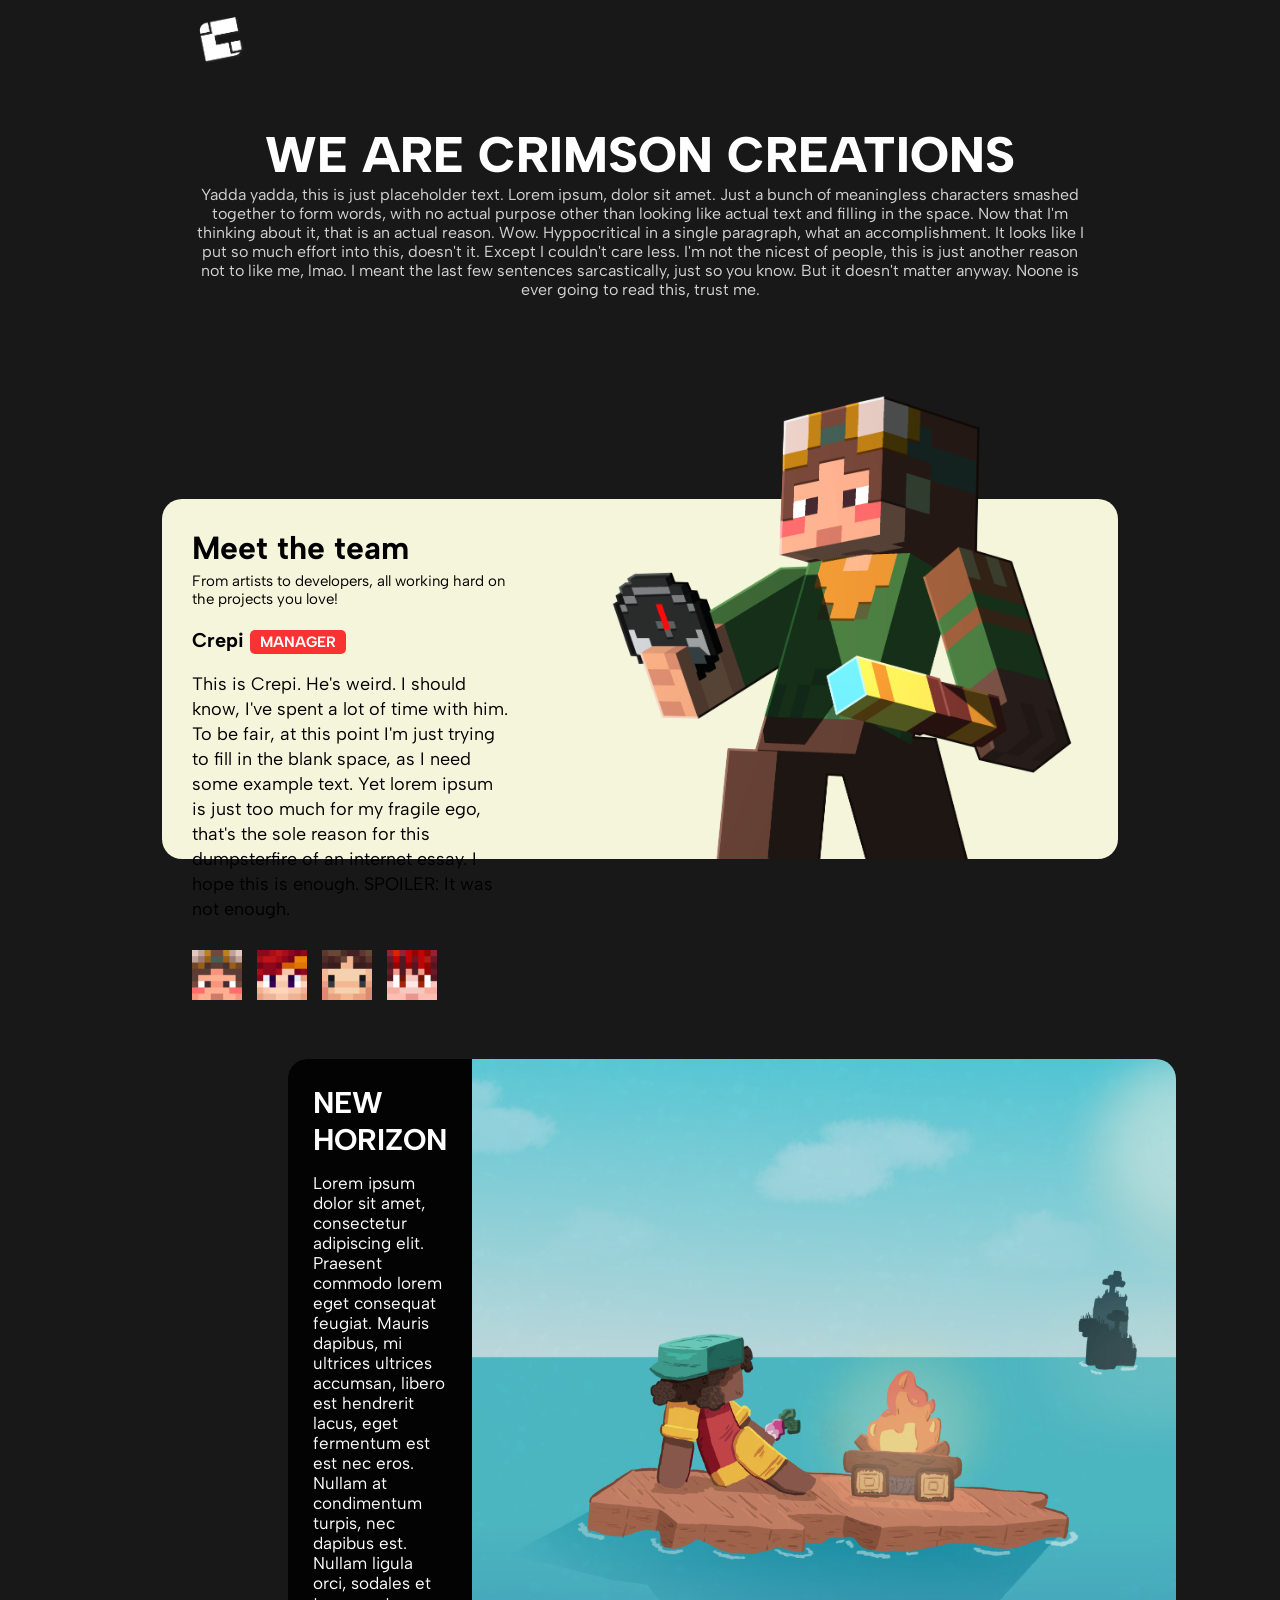
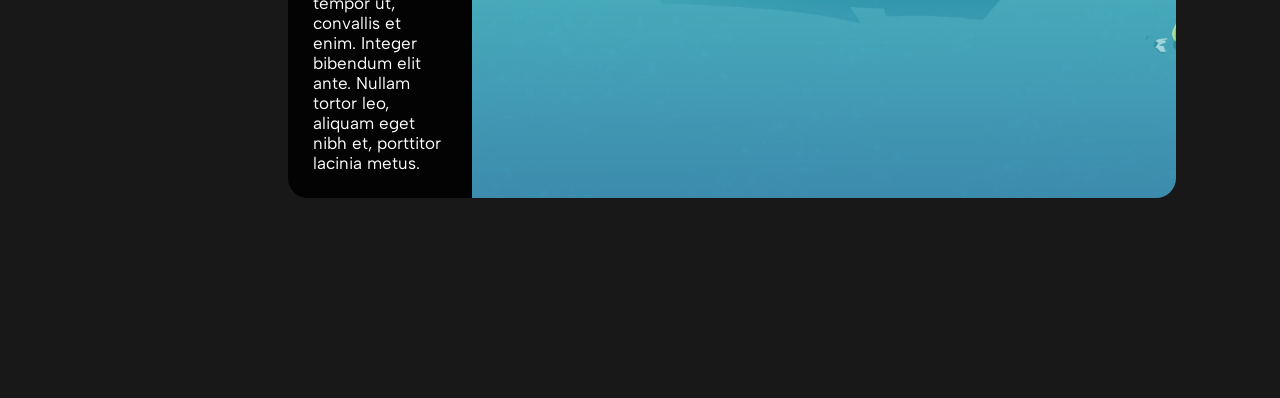
==== commit 741c1370: "random changes... stuff I've done until now" ====
--- a/about-us.html
+++ b/about-us.html
@@ -44,7 +44,7 @@
 		<a href="index.html">
 			<img src="assets/logo.png" alt="logo" id="logo">
 		</a>
-        <div class="navbar-button">
+        <div class="navbar-link">
             <a href="index.html">home</a>
             <a href="projects.html">projects</a>
             <a href="blog.html">blog</a>
--- a/style.css
+++ b/style.css
@@ -26,7 +26,9 @@
     background-color: var(--);
     padding: 10px;
     border-radius: 10px;
-    height: fit-content
+    height: fit-content;
+    position: relative;
+    z-index: 3
 }
 
 #logo {
@@ -34,14 +36,15 @@
     width: auto
 }
 
-div.navbar-button {
+div.navbar-link {
     display: flex;
     gap: 10px;
     align-items: center;
-    padding-right: 5px
-}
-
-.navbar-button a {
+    padding-right: 5px;
+    display: none
+}
+
+.navbar-link a {
     text-decoration: none;
     text-transform: uppercase;
     color: var(--white);
@@ -52,13 +55,54 @@
     transition: 0.15s
 }
 
-.navbar-button a:hover {
+a.navbar-link {
+    text-decoration: none;
+    text-transform: uppercase;
+    color: var(--white);
+    font-weight: bold;
+    font-size: 18px;
+    padding: 15px;
+    border-radius: 8px;
+    transition: 0.15s
+}
+
+.navbar-link a:hover {
     background-color: var(--crimson);
     color: var(--white)
 }
 
-#navbar-discord:hover {
+a.navbar-link:hover {
+    background-color: var(--crimson);
+    color: var(--white)
+}
+
+.navbar-discord:hover {
     background-color: #5865F2
+}
+
+#navbar-button {
+    height: 52px;
+    padding: 13.5px;
+    background-color: transparent;
+    border: 0;
+    border-radius: 8px
+}
+
+#navbar-button:hover {
+    background-color: var(--crimson)
+}
+
+#navbar-button > img {
+    height: 25px
+}
+
+#navbar-menu {
+    background-color: var(--space-grey);
+    display: none;
+    flex-direction: column;
+    gap: 10px;
+    width: 70%;
+    margin: 0 auto
 }
 
 .current-page {
